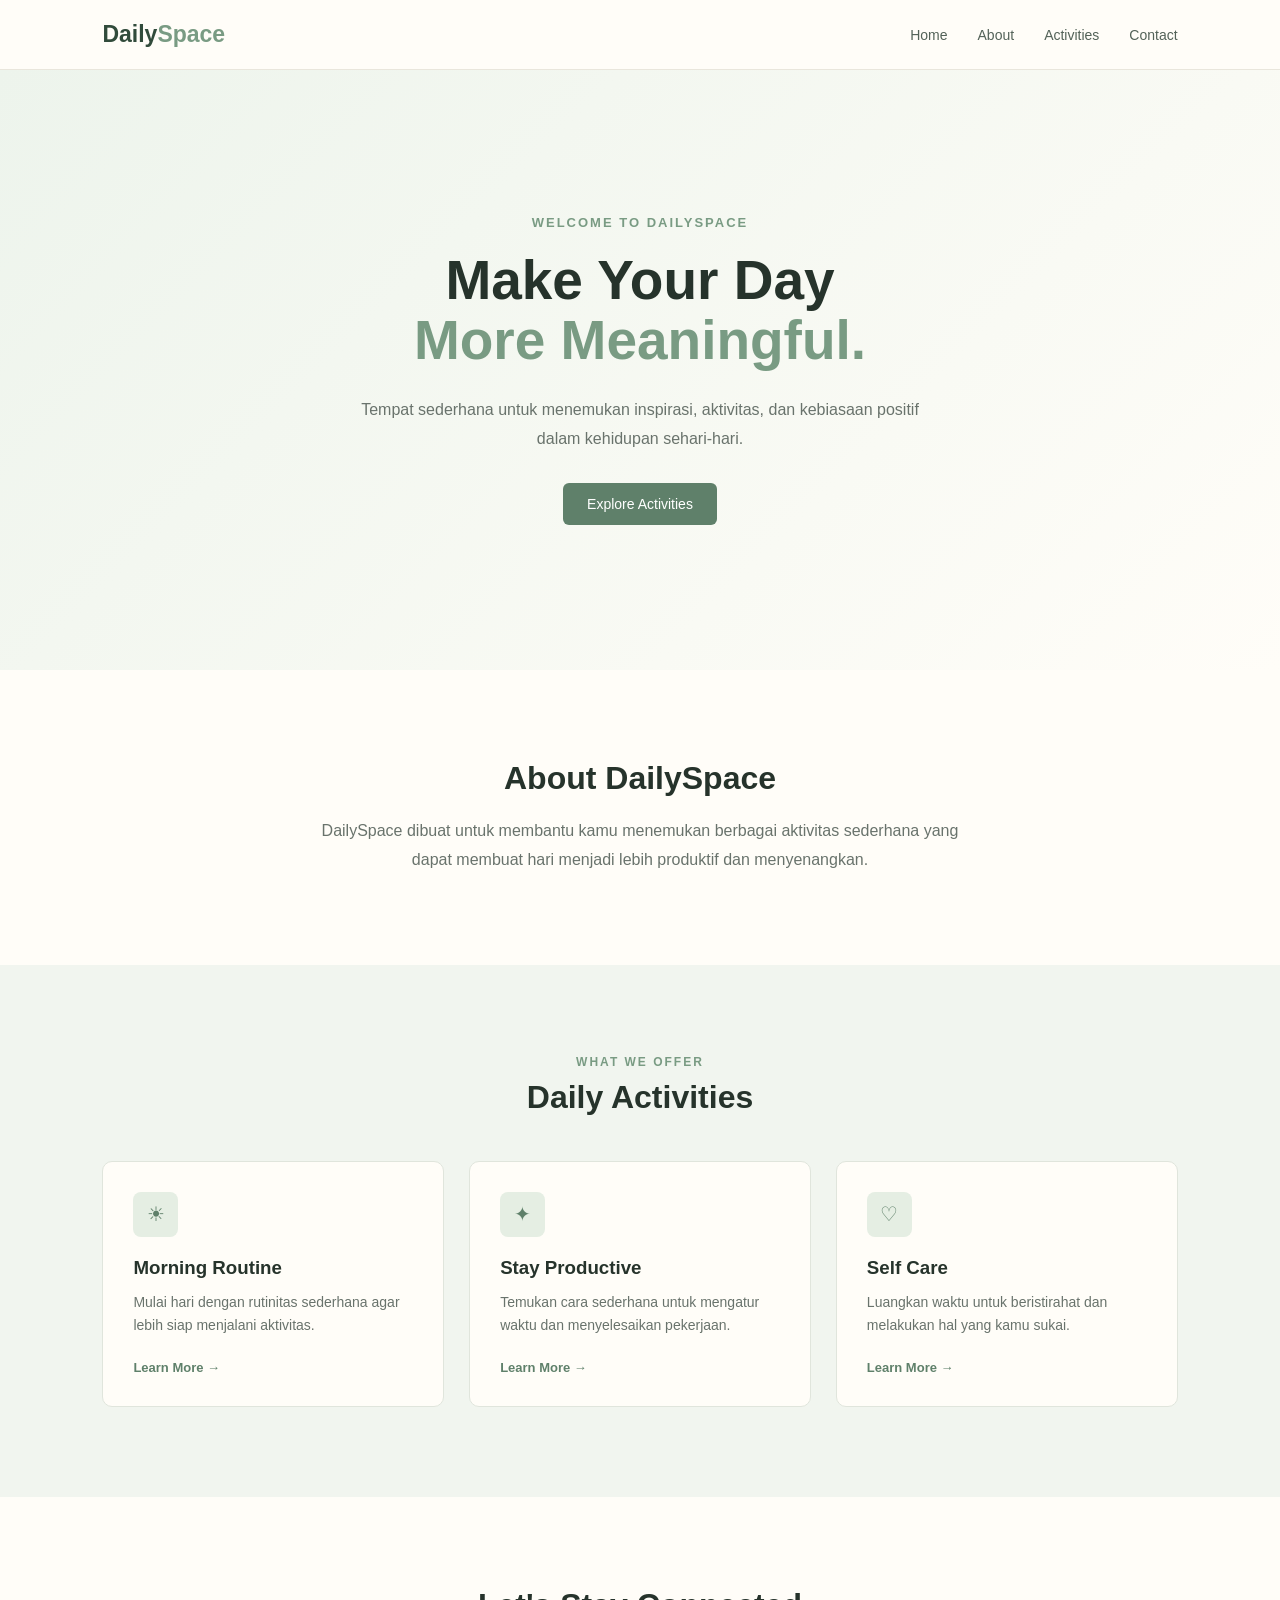
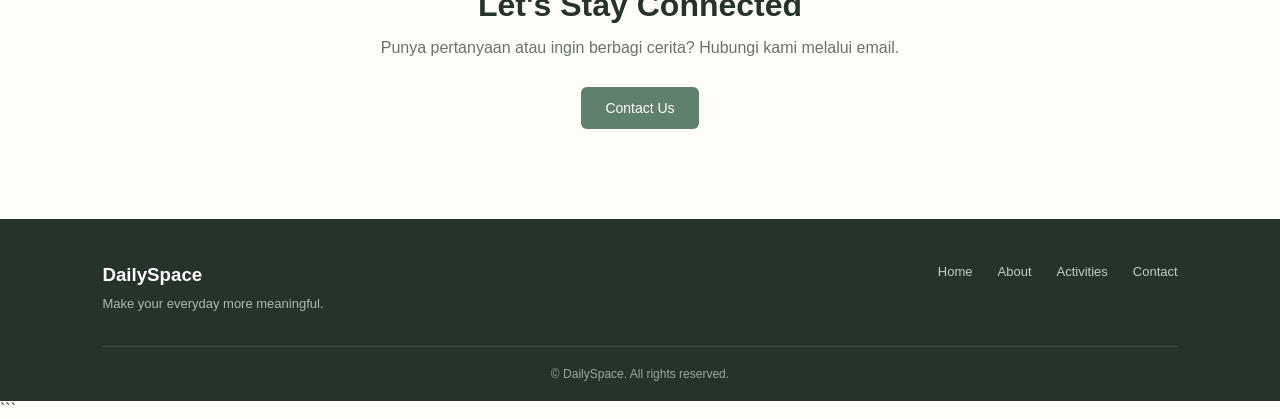
==== apalah/index.html @ 1142a38d "first commit" ====
<!DOCTYPE html>
<html lang="id">
<head>
    <meta charset="UTF-8">
    <meta name="viewport" content="width=device-width, initial-scale=1.0">

    <title>DailySpace</title>

    <link rel="stylesheet" href="style.css">
</head>
<body>

    <!-- Navbar -->
    <nav class="navbar">
        <div class="logo">Daily<span>Space</span></div>

        <ul class="nav-menu">
            <li><a href="#home">Home</a></li>
            <li><a href="#about">About</a></li>
            <li><a href="#activities">Activities</a></li>
            <li><a href="#contact">Contact</a></li>
        </ul>
    </nav>


    <!-- Home -->
    <section id="home" class="hero">

        <div class="hero-text">
            <p class="subtitle">WELCOME TO DAILYSPACE</p>

            <h1>
                Make Your Day
                <span>More Meaningful.</span>
            </h1>

            <p>
                Tempat sederhana untuk menemukan inspirasi,
                aktivitas, dan kebiasaan positif dalam kehidupan sehari-hari.
            </p>

            <a href="#activities" class="button">Explore Activities</a>
        </div>

    </section>


    <!-- About -->
    <section id="about" class="section">

        <h2>About DailySpace</h2>

        <p class="section-text">
            DailySpace dibuat untuk membantu kamu menemukan
            berbagai aktivitas sederhana yang dapat membuat
            hari menjadi lebih produktif dan menyenangkan.
        </p>

    </section>


    <!-- Activities -->
    <section id="activities" class="activities">

        <div class="section-heading">
            <p>WHAT WE OFFER</p>
            <h2>Daily Activities</h2>
        </div>

        <div class="cards">

            <div class="card">
                <div class="icon">☀</div>

                <h3>Morning Routine</h3>

                <p>
                    Mulai hari dengan rutinitas sederhana
                    agar lebih siap menjalani aktivitas.
                </p>

                <a href="#">Learn More →</a>
            </div>


            <div class="card">
                <div class="icon">✦</div>

                <h3>Stay Productive</h3>

                <p>
                    Temukan cara sederhana untuk mengatur
                    waktu dan menyelesaikan pekerjaan.
                </p>

                <a href="#">Learn More →</a>
            </div>


            <div class="card">
                <div class="icon">♡</div>

                <h3>Self Care</h3>

                <p>
                    Luangkan waktu untuk beristirahat
                    dan melakukan hal yang kamu sukai.
                </p>

                <a href="#">Learn More →</a>
            </div>

        </div>

    </section>


    <!-- Contact -->
    <section id="contact" class="contact">

        <h2>Let's Stay Connected</h2>

        <p>
            Punya pertanyaan atau ingin berbagi cerita?
            Hubungi kami melalui email.
        </p>

        <a href="mailto:hello@dailyspace.com" class="button">
            Contact Us
        </a>

    </section>


    <!-- Footer -->
    <footer>

        <div class="footer-content">

            <div>
                <h3>DailySpace</h3>

                <p>
                    Make your everyday more meaningful.
                </p>
            </div>

            <div class="footer-links">
                <a href="#home">Home</a>
                <a href="#about">About</a>
                <a href="#activities">Activities</a>
                <a href="#contact">Contact</a>
            </div>

        </div>

        <div class="copyright">
            © <span id="year"></span> DailySpace. All rights reserved.
        </div>

    </footer>


    <script src="script.js"></script>

</body>
</html>
```
---- apalah/style.css ----
* {
    margin: 0;
    padding: 0;
    box-sizing: border-box;
}

html {
    scroll-behavior: smooth;
}

body {
    font-family: Arial, sans-serif;
    color: #26332b;
    background-color: #fffdf8;
}


/* =====================
   NAVBAR
===================== */

.navbar {
    height: 70px;
    padding: 0 8%;

    display: flex;
    align-items: center;
    justify-content: space-between;

    background-color: #fffdf8;

    position: sticky;
    top: 0;
    z-index: 100;

    border-bottom: 1px solid #e9e6dc;
}

.logo {
    font-size: 23px;
    font-weight: bold;
    color: #314b3b;
}

.logo span {
    color: #799b83;
}

.nav-menu {
    display: flex;
    gap: 30px;

    list-style: none;
}

.nav-menu a {
    color: #536258;
    text-decoration: none;
    font-size: 14px;

    transition: 0.3s;
}

.nav-menu a:hover {
    color: #799b83;
}


/* =====================
   HERO
===================== */

.hero {
    min-height: 600px;

    display: flex;
    align-items: center;
    justify-content: center;

    text-align: center;

    padding: 80px 20px;

    background:
        linear-gradient(
            135deg,
            #edf4ec,
            #fffdf8
        );
}

.hero-text {
    max-width: 700px;
}

.subtitle {
    color: #799b83;
    font-size: 13px;
    font-weight: bold;

    letter-spacing: 2px;

    margin-bottom: 20px;
}

.hero h1 {
    font-size: 55px;
    line-height: 1.1;

    margin-bottom: 25px;

    color: #26332b;
}

.hero h1 span {
    display: block;
    color: #799b83;
}

.hero-text > p:not(.subtitle) {
    color: #69736c;
    line-height: 1.8;

    max-width: 600px;
    margin: auto;
}

.button {
    display: inline-block;

    margin-top: 30px;

    padding: 13px 24px;

    color: white;
    background-color: #5f806a;

    border-radius: 6px;

    text-decoration: none;
    font-size: 14px;

    transition: 0.3s;
}

.button:hover {
    background-color: #46644f;
    transform: translateY(-3px);
}


/* =====================
   ABOUT
===================== */

.section {
    max-width: 900px;
    margin: auto;

    padding: 90px 25px;

    text-align: center;
}

.section h2 {
    font-size: 32px;
    margin-bottom: 20px;
}

.section-text {
    max-width: 650px;
    margin: auto;

    color: #69736c;
    line-height: 1.8;
}


/* =====================
   ACTIVITIES
===================== */

.activities {
    padding: 90px 8%;

    background-color: #f1f5ef;
}

.section-heading {
    text-align: center;
    margin-bottom: 45px;
}

.section-heading p {
    color: #799b83;

    font-size: 12px;
    font-weight: bold;

    letter-spacing: 2px;

    margin-bottom: 10px;
}

.section-heading h2 {
    font-size: 32px;
}

.cards {
    max-width: 1100px;
    margin: auto;

    display: flex;
    gap: 25px;
}

.card {
    flex: 1;

    padding: 30px;

    background-color: #fffdf8;

    border: 1px solid #e0e5dc;

    border-radius: 10px;

    transition: 0.3s;
}

.card:hover {
    transform: translateY(-7px);

    box-shadow:
        0 12px 25px rgba(54, 75, 60, 0.1);
}

.icon {
    width: 45px;
    height: 45px;

    display: flex;
    align-items: center;
    justify-content: center;

    margin-bottom: 20px;

    border-radius: 8px;

    color: #5f806a;
    background-color: #e5eee3;

    font-size: 20px;
}

.card h3 {
    margin-bottom: 12px;
}

.card p {
    color: #69736c;

    font-size: 14px;
    line-height: 1.7;

    margin-bottom: 20px;
}

.card a {
    color: #5f806a;

    text-decoration: none;

    font-size: 13px;
    font-weight: bold;
}


/* =====================
   CONTACT
===================== */

.contact {
    padding: 90px 20px;

    text-align: center;

    background-color: #fffdf8;
}

.contact h2 {
    font-size: 32px;
    margin-bottom: 15px;
}

.contact p {
    color: #69736c;
}


/* =====================
   FOOTER
===================== */

footer {
    padding: 45px 8% 20px;

    color: white;

    background-color: #26332b;
}

.footer-content {
    max-width: 1100px;
    margin: auto;

    display: flex;
    justify-content: space-between;

    padding-bottom: 35px;
}

.footer-content h3 {
    margin-bottom: 10px;
}

.footer-content p {
    color: #aeb9b1;
    font-size: 13px;
}

.footer-links {
    display: flex;
    gap: 25px;
}

.footer-links a {
    color: #c4ccc6;

    text-decoration: none;

    font-size: 13px;

    transition: 0.3s;
}

.footer-links a:hover {
    color: white;
}

.copyright {
    padding-top: 20px;

    text-align: center;

    border-top: 1px solid #3d4b42;

    color: #9ba69f;

    font-size: 12px;
}


/* =====================
   RESPONSIVE
===================== */

@media (max-width: 768px) {

    .nav-menu {
        gap: 12px;
    }

    .nav-menu a {
        font-size: 12px;
    }

    .hero h1 {
        font-size: 40px;
    }

    .cards {
        flex-direction: column;
    }

    .footer-content {
        flex-direction: column;
        gap: 25px;
        text-align: center;
    }

    .footer-links {
        justify-content: center;
        flex-wrap: wrap;
    }
}
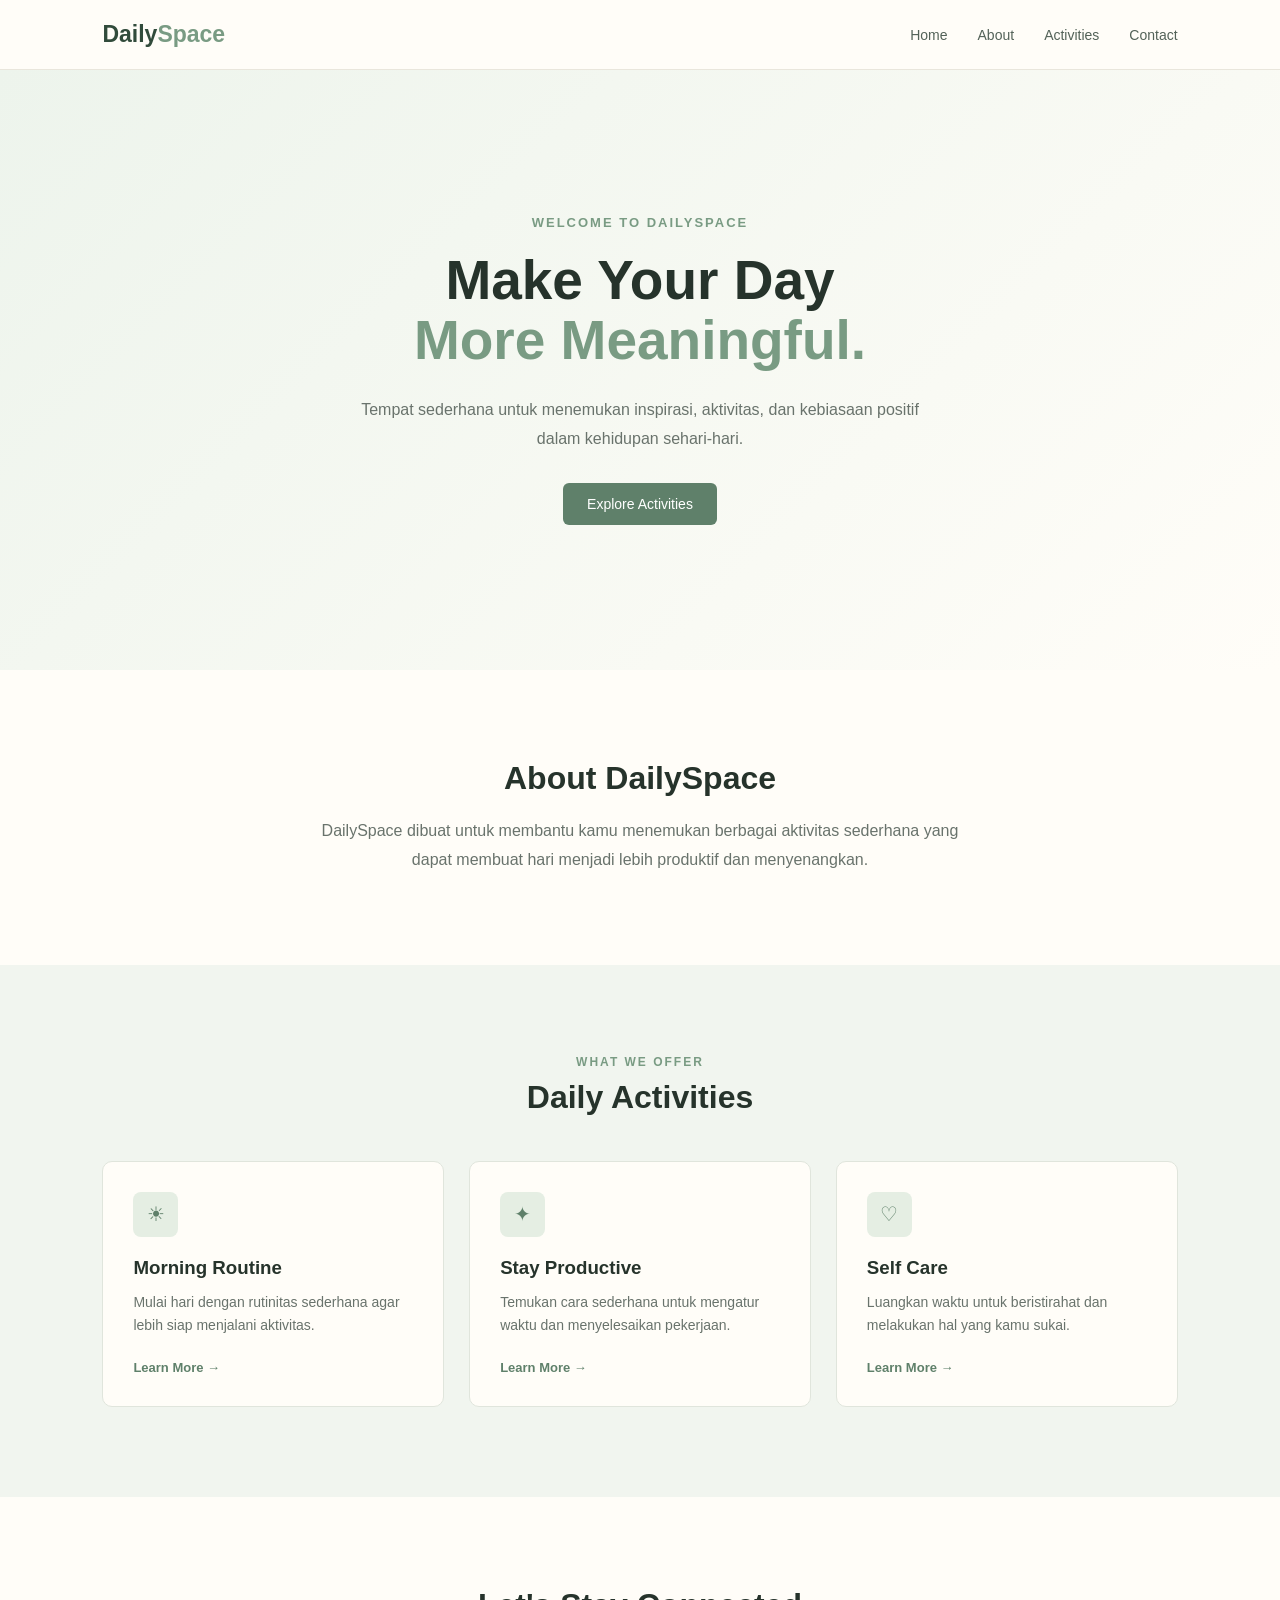
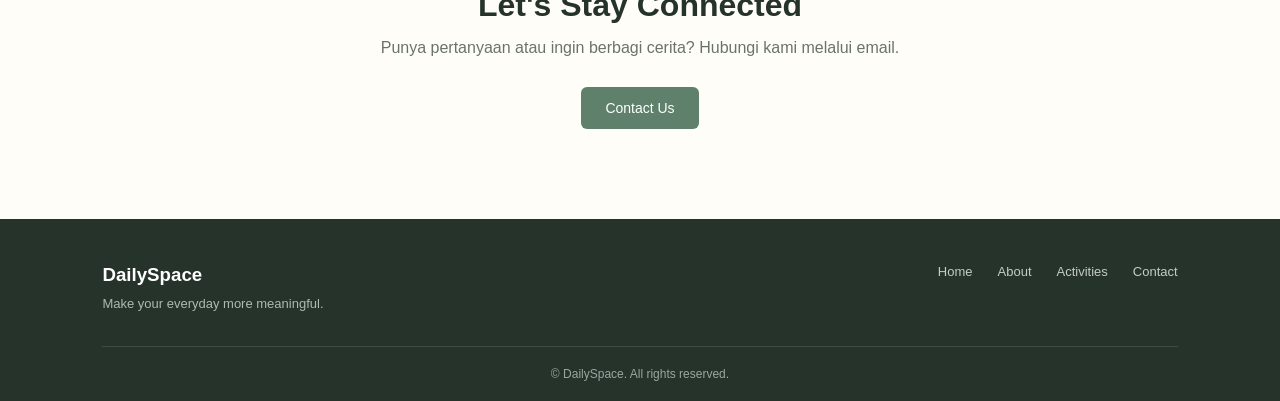
==== commit 29ef492f: "first commit" ====
--- a/apalah/index.html
+++ b/apalah/index.html
@@ -166,4 +166,4 @@
 
 </body>
 </html>
-```
+
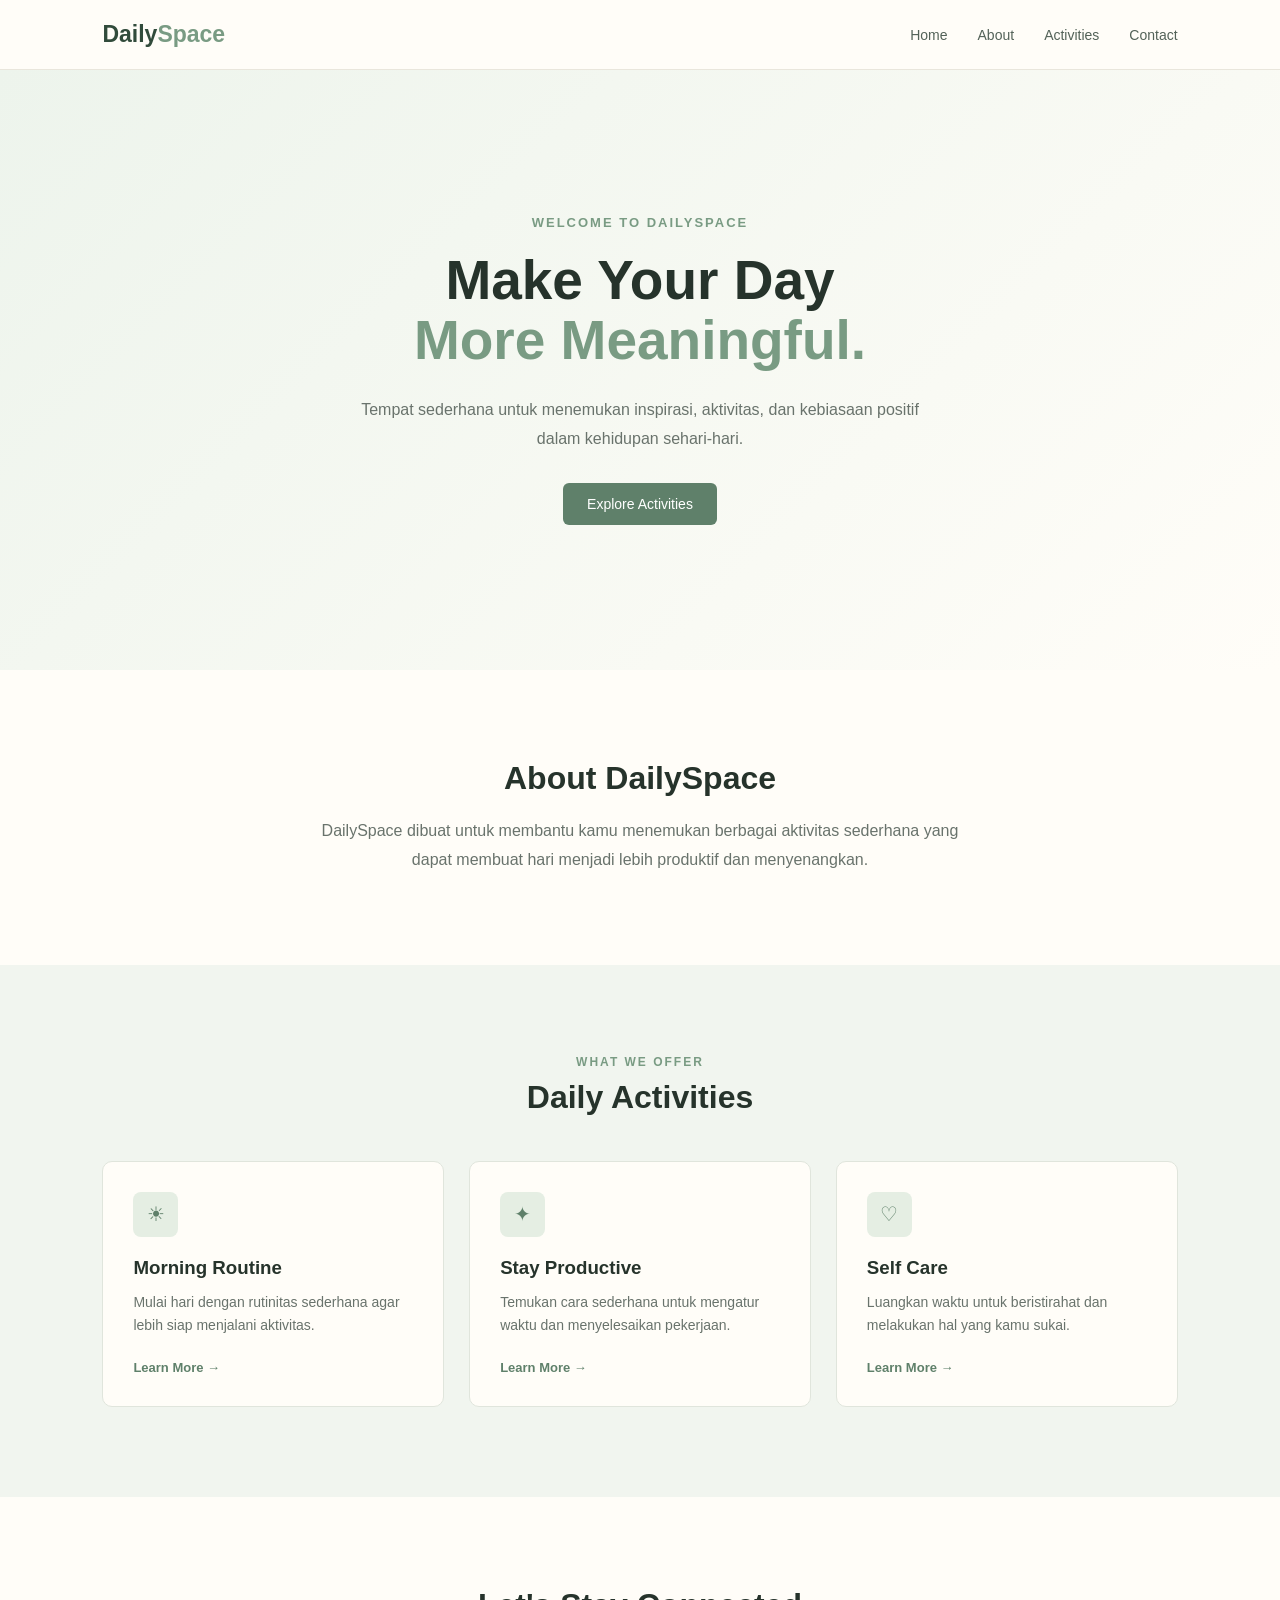
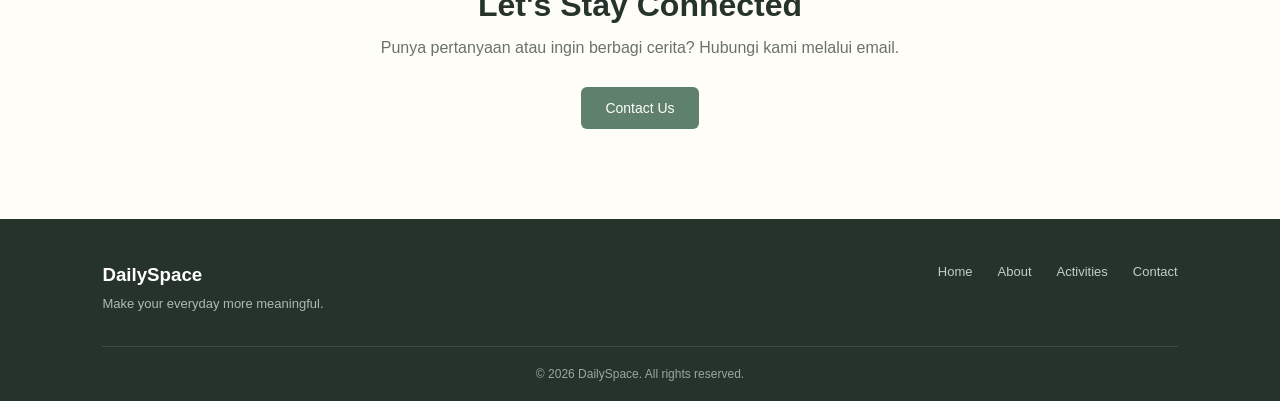
==== commit 05217fd5: "Fix Cloudflare static assets path" ====
--- a/apalah/index.html
+++ b/apalah/index.html
@@ -1,4 +1,3 @@
-
 <!DOCTYPE html>
 <html lang="id">
 <head>
